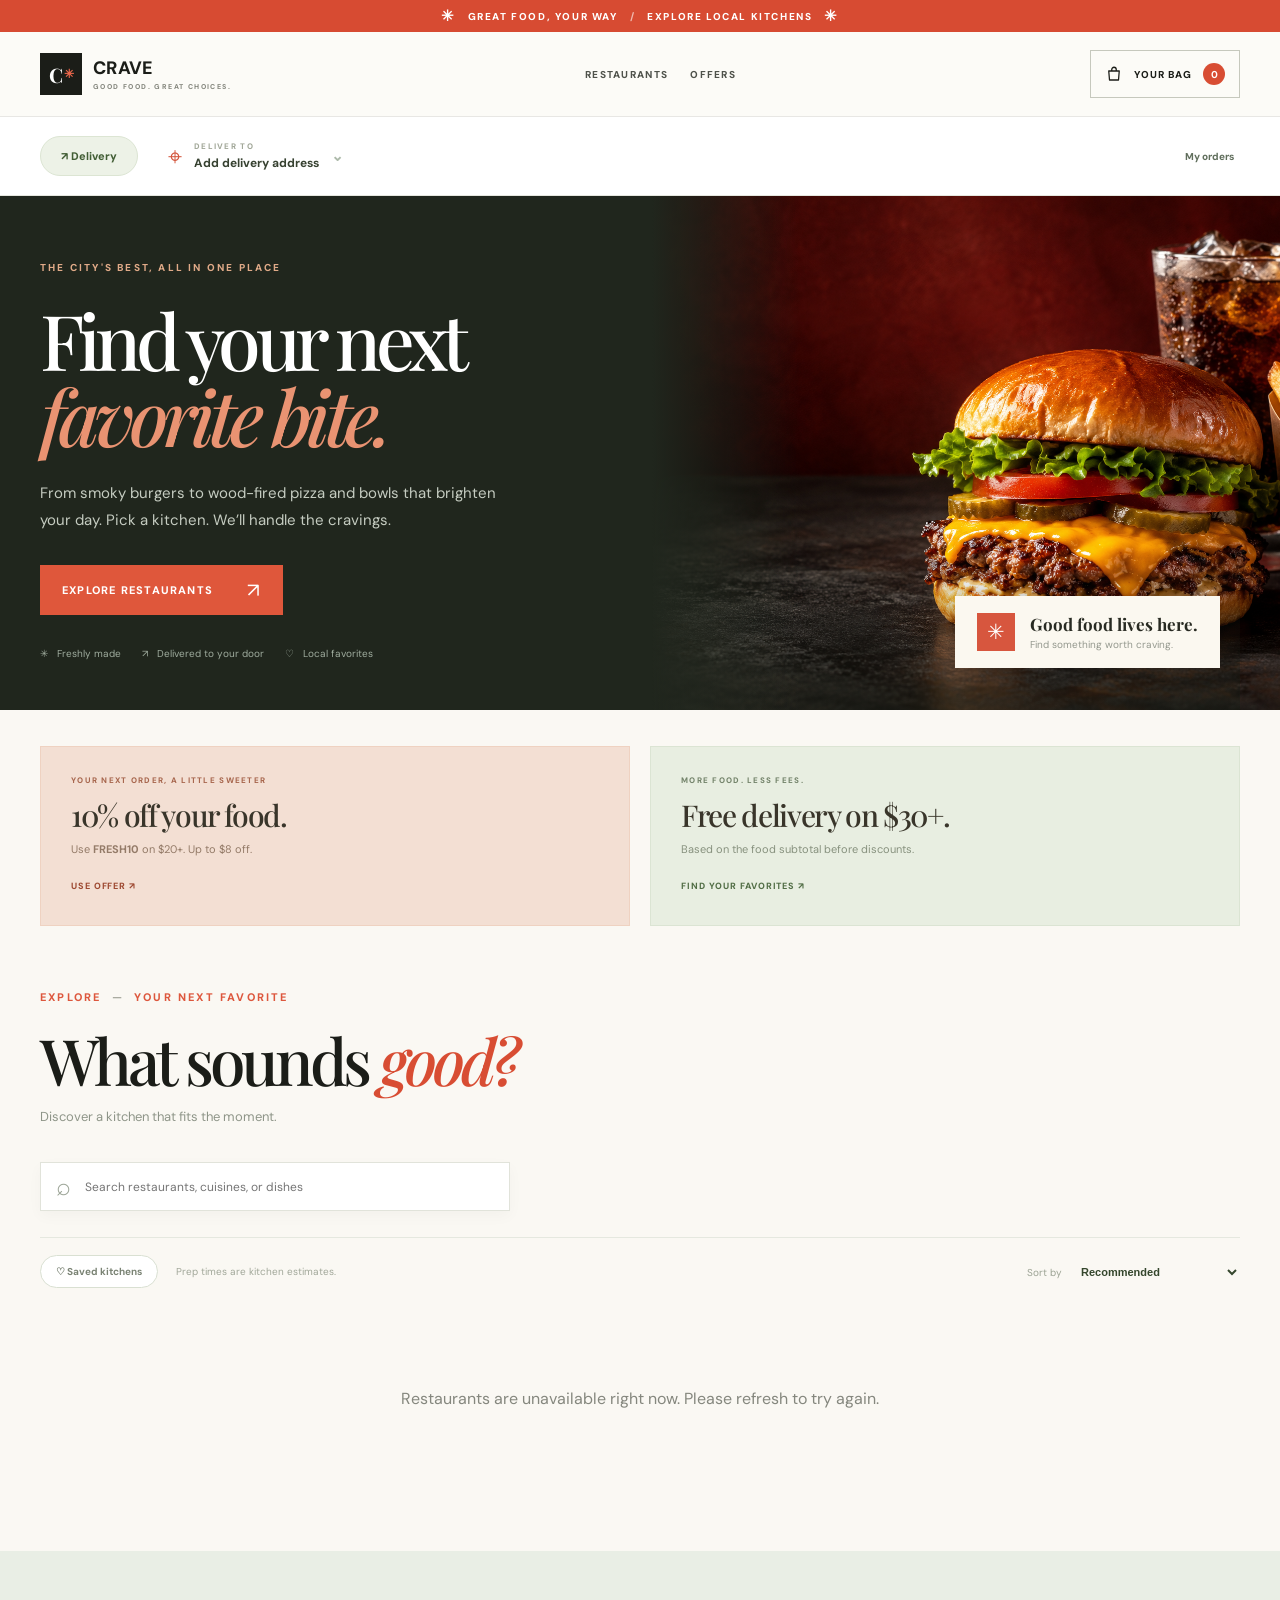
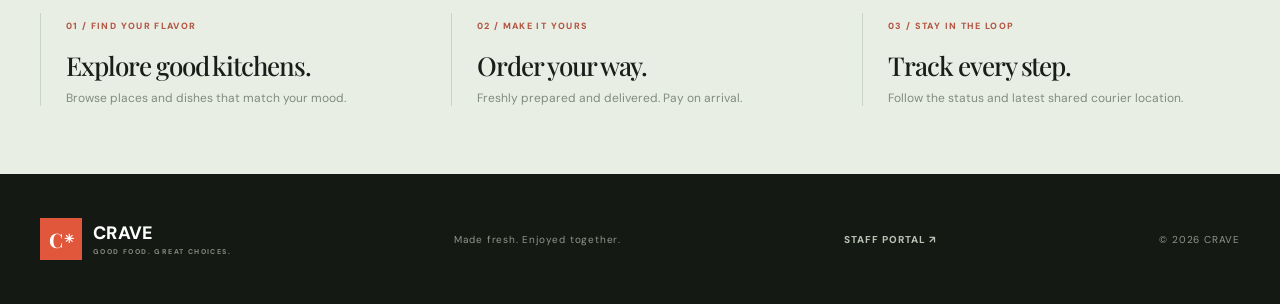
==== wwwroot/index.html @ bab5fac4 "Add Crave storefront, restaurant menus and ordering experience" ====
<!doctype html>
<html lang="en">
<head>
  <meta charset="utf-8">
  <meta name="viewport" content="width=device-width,initial-scale=1">
  <meta name="theme-color" content="#171813">
  <title>Crave | Discover your next favorite kitchen</title>
  <link rel="preconnect" href="https://fonts.googleapis.com">
  <link rel="preconnect" href="https://fonts.gstatic.com" crossorigin>
  <link href="https://fonts.googleapis.com/css2?family=DM+Sans:wght@400;500;600;700;800&family=Playfair+Display:ital,wght@0,500;0,600;0,700;1,500;1,600&display=swap" rel="stylesheet">
  <link rel="stylesheet" href="styles.css">
  <link rel="stylesheet" href="marketplace.css">
  <link rel="stylesheet" href="experience.css">
  <link rel="stylesheet" href="restaurant.css">
  <script src="menu-data.js" defer></script>
  <script src="app.js" defer></script>
</head>
<body>
  <div class="topline"><span class="topline-star">✳</span> GREAT FOOD, YOUR WAY <span class="topline-divider">/</span> EXPLORE LOCAL KITCHENS <span class="topline-star">✳</span></div>
  <header class="site-header" id="top">
    <div class="nav-shell">
      <a class="brand" href="/" aria-label="Crave home"><span class="brand-icon">C<span>✳</span></span><span class="brand-name">CRAVE<small>GOOD FOOD. GREAT CHOICES.</small></span></a>
      <nav class="nav-links" aria-label="Main navigation"><a href="#restaurants">RESTAURANTS</a><a href="#offers">OFFERS</a></nav>
      <button class="cart-button" id="cart-button" type="button" aria-label="Open cart"><svg viewBox="0 0 24 24" aria-hidden="true"><path d="M5 8h14l-1 12H6L5 8Zm4 0V6a3 3 0 0 1 6 0v2"/></svg><span>YOUR BAG</span><strong id="cart-count">0</strong></button>
    </div>
  </header>

  <div class="service-toolbar"><div class="wrap service-inner"><div class="delivery-badge">↗ Delivery</div><button type="button" id="delivery-location" class="location-control"><span>⌖</span><span><small>DELIVER TO</small><strong id="delivery-location-text">Add delivery address</strong></span><b>⌄</b></button><div class="service-actions"><button type="button" data-open-history>My orders</button></div></div></div>
  <main>
    <section class="discovery-hero" aria-labelledby="hero-title"><div class="wrap discovery-hero-inner"><div class="discovery-copy"><span class="discovery-eyebrow">THE CITY'S BEST, ALL IN ONE PLACE</span><h1 id="hero-title">Find your next<br><em>favorite bite.</em></h1><p>From smoky burgers to wood-fired pizza and bowls that brighten your day. Pick a kitchen. We’ll handle the cravings.</p><a class="button button-accent" href="#restaurants">EXPLORE RESTAURANTS <span>↗</span></a><div class="hero-proof"><span>✳ &nbsp; Freshly made</span><span>↗ &nbsp; Delivered to your door</span><span>♡ &nbsp; Local favorites</span></div></div><div class="discovery-visual" aria-hidden="true"><div class="hero-food-image"></div><div class="hero-float-card"><span>✳</span><div><strong>Good food lives here.</strong><small>Find something worth craving.</small></div></div></div></div></section>

    <section class="wrap discovery-extras" id="offers"><div class="offer-card offer-main"><span>YOUR NEXT ORDER, A LITTLE SWEETER</span><strong>10% off your food.</strong><p>Use <b>FRESH10</b> on $20+. Up to $8 off.</p><button type="button" id="use-offer">USE OFFER ↗</button></div><div class="offer-card offer-delivery"><span>MORE FOOD. LESS FEES.</span><strong>Free delivery on $30+.</strong><p>Based on the food subtotal before discounts.</p><a href="#restaurants">FIND YOUR FAVORITES ↗</a></div></section>
    <section class="restaurant-section wrap" id="restaurants"><div class="restaurant-intro"><div><div class="section-kicker">EXPLORE <span>—</span> YOUR NEXT FAVORITE</div><h2>What sounds <em>good?</em></h2><p>Discover a kitchen that fits the moment.</p></div><span id="restaurant-count"></span></div><div class="discovery-controls"><label class="restaurant-search"><span aria-hidden="true">⌕</span><input id="restaurant-search" type="search" placeholder="Search restaurants, cuisines, or dishes" aria-label="Search restaurants, cuisines, or dishes"></label><div id="cuisine-filters" class="cuisine-filters" role="group" aria-label="Filter restaurants by cuisine"></div></div><div class="restaurant-filterbar"><button type="button" id="favorites-filter" aria-pressed="false">♡ Saved kitchens</button><p>Prep times are kitchen estimates.</p><label>Sort by <select id="restaurant-sort"><option value="recommended">Recommended</option><option value="prep">Quickest prep</option><option value="price">Lowest average dish price</option><option value="name">Restaurant name</option></select></label></div><div class="restaurant-grid" id="restaurant-grid" aria-live="polite"><p class="loading">Finding your next favorite…</p></div></section>



    <section class="marketplace-promise"><div class="wrap promise-inner"><div><span>01 / FIND YOUR FLAVOR</span><h3>Explore good kitchens.</h3><p>Browse places and dishes that match your mood.</p></div><div><span>02 / MAKE IT YOURS</span><h3>Order your way.</h3><p>Freshly prepared and delivered. Pay on arrival.</p></div><div><span>03 / STAY IN THE LOOP</span><h3>Track every step.</h3><p>Follow the status and latest shared courier location.</p></div></div></section>
  </main>
  <footer><div class="wrap footer-inner"><a class="brand" href="/"><span class="brand-icon">C<span>✳</span></span><span class="brand-name">CRAVE<small>GOOD FOOD. GREAT CHOICES.</small></span></a><span>Made fresh. Enjoyed together.</span><a class="staff-link" href="admin.html">STAFF PORTAL ↗</a><span>© 2026 CRAVE</span></div></footer>

  <div class="scrim" id="scrim" hidden></div>
  <aside class="drawer" id="cart-drawer" aria-labelledby="cart-title" aria-modal="true" role="dialog" hidden><div class="drawer-head"><div><small>THE GOOD STUFF</small><h2 id="cart-title">Your bag <span id="drawer-count"></span></h2><p class="bag-restaurant" id="cart-restaurant"></p></div><button class="icon-button close-button" data-close type="button" aria-label="Close cart">×</button></div><div class="drawer-content" id="cart-items"></div><div class="drawer-bottom"><div class="total-row"><span>Subtotal</span><strong id="cart-subtotal">$0.00</strong></div><p>Delivery fee calculated at checkout. Free delivery on $30+.</p><div id="bag-progress" class="bag-progress"></div><button class="button button-dark full" id="checkout-button" type="button">CONTINUE TO CHECKOUT <span>↗</span></button></div></aside>

  <div class="modal" id="checkout-modal" role="dialog" aria-modal="true" aria-labelledby="checkout-title" hidden><div class="modal-head"><div><small>ALMOST THERE</small><h2 id="checkout-title">Checkout</h2></div><button class="icon-button close-button" data-close type="button" aria-label="Close checkout">×</button></div><form id="checkout-form"><input type="hidden" name="fulfillment" value="delivery"><p class="delivery-checkout-note">↗ Delivery to your door</p><div class="form-grid"><label>Full name<input name="name" autocomplete="name" required maxlength="80" placeholder="Your name"></label><label>Email address<input name="email" type="email" autocomplete="email" required maxlength="120" placeholder="you@example.com"></label><label>Phone number<input name="phone" type="tel" autocomplete="tel" required maxlength="30" placeholder="Your phone number"></label><label id="address-field" class="wide">Delivery address<input name="address" autocomplete="street-address" required maxlength="240" placeholder="Street, city, and postal code"></label><label class="wide">Order notes <span>(optional)</span><textarea name="notes" maxlength="300" rows="2" placeholder="Anything we should know?"></textarea></label></div><div class="checkout-extras"><label class="remember-details"><input id="remember-details" type="checkbox"> Save my contact and address on this device</label><div class="promo-entry"><label>Promo code<input id="promo-code" maxlength="30" placeholder="Enter promo code" autocomplete="off"></label><button type="button" id="apply-promo">APPLY</button></div><p id="promo-message" class="quiet-note" role="status"></p><label class="tip-label">Optional tip <select id="checkout-tip"><option value="0">No tip</option><option value="2">$2.00</option><option value="4">$4.00</option><option value="6">$6.00</option></select></label><p class="quiet-note">Added to your pay-on-arrival total.</p></div><div class="checkout-summary"><div><span>Subtotal</span><span id="checkout-subtotal"></span></div><div><span>Delivery</span><span id="checkout-delivery"></span></div><div id="checkout-discount-row" hidden><span>Promo savings</span><span id="checkout-discount"></span></div><div><span>Tip</span><span id="checkout-tip-total">$0.00</span></div><div class="grand-total"><strong>Total</strong><strong id="checkout-total"></strong></div></div><p id="checkout-estimate" class="quiet-note"></p><p class="form-message" id="checkout-message" role="alert"></p><button class="button button-dark full" id="place-order" type="submit">PLACE ORDER <span>↗</span></button><p class="payment-note">Pay on arrival. No online payment is collected.</p></form></div>

  <div class="modal tracking-modal" id="track-modal" role="dialog" aria-modal="true" aria-labelledby="track-title" hidden><div class="modal-head"><div><small>YOUR ORDER, AT A GLANCE</small><h2 id="track-title">Track your order</h2></div><button class="icon-button close-button" data-close type="button" aria-label="Close tracking">×</button></div><form id="track-form"><p>Enter your confirmation code and the email used at checkout.</p><label class="track-label">Confirmation code<input id="track-code" required minlength="10" maxlength="12" placeholder="e.g. A1B2C3D4E5F6" autocomplete="off"></label><label class="track-label">Email address<input id="track-email" type="email" required maxlength="120" placeholder="you@example.com" autocomplete="email"></label><p class="form-message" id="track-message" role="alert"></p><button class="button button-dark full" type="submit">FIND ORDER <span>↗</span></button></form><div id="track-result" aria-live="polite"></div></div>

  <div class="modal small-modal" id="success-modal" role="dialog" aria-modal="true" aria-labelledby="success-title" hidden><div class="success-content"><div class="success-icon">✓</div><div class="section-kicker">ORDER CONFIRMED</div><h2 id="success-title">Good things are <em>on the way.</em></h2><p>We’ve received your order. Save this code to look it up anytime.</p><div class="confirmation-code" id="success-code"></div><p id="success-detail"></p><button class="button button-dark full" id="success-track" type="button">TRACK THIS ORDER <span>↗</span></button><button class="success-back" data-close type="button">Back to the menu</button></div></div>
  <div class="modal history-modal" id="history-modal" role="dialog" aria-modal="true" aria-labelledby="history-title" hidden><div class="modal-head"><div><small>YOUR RECENT CRAVINGS</small><h2 id="history-title">My orders</h2></div><button class="icon-button" data-close type="button" aria-label="Close order history">×</button></div><div class="history-body"><p class="quiet-note">Orders placed or looked up on this device. Reorders use the current menu and prices.</p><div id="history-list"></div><button type="button" id="clear-history" class="text-action">Clear saved order history</button></div></div>
  <div class="modal small-modal" id="address-modal" role="dialog" aria-modal="true" aria-labelledby="address-title" hidden><div class="modal-head"><div><small>MAKE YOURSELF AT HOME</small><h2 id="address-title">Delivery details</h2></div><button class="icon-button" data-close type="button" aria-label="Close delivery details">×</button></div><form id="delivery-details-form"><label class="track-label">Delivery address<input name="deliveryAddress" required maxlength="240" autocomplete="street-address" placeholder="Street, city, postal code"></label><label class="remember-details"><input name="rememberAddress" type="checkbox"> Remember this address on this device</label><p class="quiet-note">Use a complete address at checkout. Restaurant availability is managed by staff.</p><button class="button button-dark full" type="submit">USE THIS ADDRESS <span>↗</span></button><button type="button" id="forget-details" class="text-action">Forget saved contact and address</button></form></div>
  <button type="button" class="floating-bag" id="floating-bag" hidden><span id="floating-count">0 items</span><strong>VIEW YOUR BAG ↗</strong><span id="floating-total">$0.00</span></button><div id="toast" class="toast" role="status" hidden></div>
</body>
</html>
---- wwwroot/styles.css ----
:root{--ink:#1b1d18;--muted:#75786e;--paper:#f7f6f1;--cream:#efeee7;--line:#deded4;--red:#d84d33;--red-dark:#b93b25;--white:#fff;--serif:"Playfair Display",Georgia,serif;--sans:"DM Sans",Arial,sans-serif}*{box-sizing:border-box}html{scroll-behavior:smooth}body{margin:0;background:var(--paper);color:var(--ink);font-family:var(--sans)}button,input,textarea{font:inherit}button{cursor:pointer}a{color:inherit;text-decoration:none}img{max-width:100%}.wrap{width:min(1280px,calc(100% - 80px));margin:auto}[hidden]{display:none!important}.topline{height:32px;display:flex;align-items:center;justify-content:center;gap:12px;background:#d74b32;color:#fff;font-size:10px;font-weight:800;letter-spacing:.16em}.topline-star{font-size:15px}.topline-divider{opacity:.6}.site-header{background:#f7f6f1;position:relative;z-index:5;border-bottom:1px solid rgba(0,0,0,.08)}.nav-shell{width:min(1280px,calc(100% - 80px));height:84px;margin:auto;display:flex;align-items:center;justify-content:space-between;gap:25px}.brand{display:flex;align-items:center;gap:11px;white-space:nowrap}.brand-icon{width:42px;height:42px;background:var(--ink);color:#fff;display:flex;align-items:center;justify-content:center;gap:1px;font-family:var(--serif);font-size:20px;font-weight:700}.brand-icon span{font-family:var(--sans);font-size:12px;color:#eb674b}.brand-name{font-weight:800;font-size:18px;letter-spacing:-.06em;line-height:1}.brand-name b{color:var(--red);font-family:var(--serif)}.brand-name small{display:block;font-size:7px;letter-spacing:.2em;font-weight:800;margin-top:6px;color:#85877e}.nav-links{display:flex;gap:38px;align-items:center}.nav-links a,.nav-links button{border:0;background:none;padding:0;color:#4f524b;font-size:10px;letter-spacing:.13em;font-weight:800}.nav-links a:hover,.nav-links button:hover{color:var(--red)}.cart-button{display:flex;align-items:center;gap:11px;padding:12px 14px;border:1px solid #c6c8bd;background:none;color:var(--ink);font-size:10px;font-weight:800;letter-spacing:.1em}.cart-button svg{width:18px;height:18px;fill:none;stroke:currentColor;stroke-width:1.7;stroke-linecap:round;stroke-linejoin:round}.cart-button strong{width:22px;height:22px;border-radius:50%;display:grid;place-items:center;background:var(--red);color:#fff;font-size:10px;letter-spacing:0}.hero{height:min(680px,72vw);min-height:570px;position:relative;isolation:isolate;background:#230e0a;color:#fff;overflow:hidden}.hero-image{position:absolute;inset:0;background:url("assets/hero-burger.png") center center/cover no-repeat;z-index:-2}.hero-shade{position:absolute;inset:0;background:linear-gradient(90deg,rgba(15,11,9,.9) 0%,rgba(18,10,8,.86) 29%,rgba(23,11,8,.4) 54%,transparent 75%),linear-gradient(0deg,rgba(0,0,0,.45),transparent 25%);z-index:-1}.hero-content{padding-top:clamp(90px,12vw,155px)}.hero-kicker,.section-kicker{font-size:11px;font-weight:800;letter-spacing:.2em;color:#dd573d}.hero-kicker{display:flex;align-items:center;gap:13px;color:#fa9b7f}.hero-kicker span{width:25px;height:1px;background:#fa9b7f}.hero h1{font-family:var(--serif);font-size:clamp(66px,6.65vw,106px);font-weight:500;letter-spacing:-.055em;line-height:1.06;margin:22px 0 21px}.hero h1 em{color:#f5916c;font-weight:500}.hero-content>p{max-width:430px;color:#e4d8d1;font-size:16px;line-height:1.75}.hero-actions{display:flex;align-items:center;gap:27px;margin-top:34px}.button{border:0;padding:18px 22px;display:inline-flex;align-items:center;justify-content:space-between;gap:34px;font-size:11px;font-weight:800;letter-spacing:.11em;transition:background .2s,transform .2s}.button:hover{transform:translateY(-2px)}.button span{font-size:20px;font-weight:400;line-height:10px}.button-accent{background:#df573b;color:#fff}.button-accent:hover{background:#b93b25}.button-dark{background:#1b1d18;color:#fff}.button-dark:hover{background:#d84d33}.hero-delivery{font-size:10px;font-weight:800;letter-spacing:.13em;color:#e4d7cc;white-space:nowrap}.pulse{display:inline-block;width:8px;height:8px;border-radius:50%;background:#8cb675;margin-right:8px;box-shadow:0 0 0 4px rgba(140,182,117,.14)}.hero-bottom{position:absolute;bottom:26px;left:50%;transform:translateX(-50%);display:flex;justify-content:space-between;font-size:9px;letter-spacing:.18em;font-weight:800;color:#c5b8b1}.down-arrow{font-size:18px;margin-left:10px}.benefits{background:#edece5;border-bottom:1px solid #ddded3}.benefit-grid{display:grid;grid-template-columns:repeat(3,1fr)}.benefit-grid>div{display:flex;align-items:center;gap:18px;padding:27px 0}.benefit-grid>div+div{border-left:1px solid #d5d6cc;padding-left:18%}.benefit-icon{width:43px;height:43px;border:1px solid #c7c8bd;display:grid;place-items:center;color:#cc563c;font-size:24px}.benefit-grid strong,.benefit-grid small{display:block}.benefit-grid strong{font-size:13px}.benefit-grid small{color:#8b8e82;font-size:11px;margin-top:4px}.menu-section{padding:100px 0 120px}.section-top{display:flex;justify-content:space-between;align-items:end;gap:25px}.section-kicker span{color:#a9aaa0;padding:0 5px}.section-top h2,.story h2,.closing h2{font-family:var(--serif);font-size:clamp(43px,4.75vw,68px);font-weight:500;letter-spacing:-.055em;line-height:1.15;margin:16px 0 15px}.section-top h2 em,.story h2 em,.closing h2 em,.success-content h2 em{color:var(--red);font-weight:500}.section-top p{color:#80837a;font-size:14px;margin:0}.menu-count{font-size:11px;letter-spacing:.1em;color:#9c9e94;text-transform:uppercase}.menu-toolbar{display:flex;justify-content:space-between;align-items:center;gap:16px;margin:45px 0 23px}.category-list{display:flex;gap:8px;flex-wrap:wrap}.category-list button{border:1px solid #d6d8cd;background:none;padding:11px 17px;color:#5e6058;font-size:10px;font-weight:800;letter-spacing:.08em;text-transform:uppercase}.category-list button.active{background:var(--ink);border-color:var(--ink);color:#fff}.search-box{display:flex;align-items:center;gap:8px;border-bottom:1px solid #aeb0a5;padding:8px 2px;min-width:180px}.search-box svg{height:17px;width:17px;fill:none;stroke:#74776e;stroke-width:2;stroke-linecap:round}.search-box input{border:0;outline:0;background:transparent;font-size:11px;width:100%;color:var(--ink)}.menu-grid{display:grid;grid-template-columns:repeat(4,1fr);gap:24px}.food-card{background:#fff;border:1px solid #e7e8df;display:flex;flex-direction:column;transition:box-shadow .2s,transform .2s}.food-card:hover{transform:translateY(-5px);box-shadow:0 16px 30px rgba(34,34,28,.1)}.food-image{position:relative;aspect-ratio:1;background:#29221e;overflow:hidden}.food-image.photo{background-repeat:no-repeat;background-size:200% 200%}.food-image.savory{background-image:url("assets/menu-savory.png")}.food-image.more{background-image:url("assets/menu-more.png")}.food-image.tl{background-position:left top}.food-image.tr{background-position:right top}.food-image.bl{background-position:left bottom}.food-image.br{background-position:right bottom}.food-image.fallback{display:grid;place-items:center;background:linear-gradient(135deg,#e7bd9c,#7b3322)}.food-image.fallback .food-emoji{font-size:100px;filter:drop-shadow(8px 12px 5px rgba(0,0,0,.18))}.food-emoji{display:none}.popular{position:absolute;left:13px;top:13px;padding:7px 10px;background:#f6f5ef;color:#a43b28;font-size:9px;font-weight:800;letter-spacing:.12em}.food-body{padding:19px 18px 18px;display:flex;flex-direction:column;flex:1}.food-category{font-size:9px;letter-spacing:.16em;color:var(--red);text-transform:uppercase;font-weight:800}.food-body h3{font-family:var(--serif);font-size:23px;font-weight:600;letter-spacing:-.04em;margin:8px 0}.food-body p{color:#8d9086;line-height:1.55;font-size:11px;margin:0;min-height:51px}.food-bottom{display:flex;align-items:center;justify-content:space-between;border-top:1px solid #ebebe4;margin-top:auto;padding-top:13px}.food-price{font-size:16px;font-weight:800}.add-button{border:0;background:#1b1d18;color:#fff;width:34px;height:34px;display:grid;place-items:center;font-size:22px}.add-button:hover{background:var(--red)}.loading,.empty-menu{grid-column:1/-1;text-align:center;color:#85877e;padding:60px}.story{background:#1c201a;color:#fff}.story-layout{display:grid;grid-template-columns:1fr 1fr;min-height:650px}.story-image{position:relative;background:url("assets/menu-savory.png") left top/200% 200% no-repeat;min-height:530px}.story-image:after{content:"";position:absolute;inset:0;background:linear-gradient(0deg,rgba(0,0,0,.43),transparent 65%)}.story-image-label{position:absolute;z-index:1;bottom:35px;left:35px;border:1px solid rgba(255,255,255,.65);padding:17px 70px 17px 17px;font-family:var(--serif);font-size:21px;line-height:1.15}.story-image-label span{position:absolute;right:17px;top:23px;color:#ec7356}.story-copy{padding:75px 15px 65px 10%;display:flex;flex-direction:column;justify-content:center}.story h2{font-size:clamp(42px,4.2vw,63px);margin:22px 0}.story-copy>p{max-width:480px;color:#b8bdb1;line-height:1.8;font-size:13px}.story-points{border-top:1px solid #444a40;margin-top:18px}.story-points>div{display:grid;grid-template-columns:36px 1fr;gap:3px 13px;border-bottom:1px solid #444a40;padding:16px 0}.story-points span{grid-row:span 2;color:#e5785b;font-family:var(--serif);font-size:16px}.story-points strong{font-size:12px}.story-points small{font-size:11px;color:#9ea49a}.closing{margin-top:100px;margin-bottom:100px;padding:70px 75px;background:#e7e6dd;display:flex;align-items:center;justify-content:space-between;gap:25px}.closing h2{margin-bottom:0}.closing .button{white-space:nowrap}footer{background:#151914;color:#fff}.footer-inner{display:flex;align-items:center;justify-content:space-between;gap:30px;min-height:130px}.footer-inner .brand-icon{background:#e0573c}.footer-inner .brand-icon span{color:#fff}.footer-inner>span{font-size:10px;color:#8f968b;letter-spacing:.08em}.scrim{position:fixed;inset:0;background:rgba(11,17,12,.68);z-index:20;backdrop-filter:blur(3px)}.drawer{position:fixed;z-index:21;right:0;top:0;width:min(460px,100%);height:100dvh;background:#f9f8f4;display:flex;flex-direction:column;box-shadow:-10px 0 40px rgba(0,0,0,.12)}.drawer-head,.modal-head{display:flex;justify-content:space-between;align-items:start;padding:30px;border-bottom:1px solid var(--line)}.drawer-head small,.modal-head small{font-size:10px;font-weight:800;letter-spacing:.17em;color:var(--red)}.drawer-head h2,.modal-head h2{font-family:var(--serif);font-weight:500;font-size:31px;letter-spacing:-.04em;margin:6px 0 0}.drawer-head h2 span{font-family:var(--sans);font-size:14px;color:#999}.icon-button{border:0;background:#eaeae2;width:32px;height:32px;display:grid;place-items:center;font-size:23px;line-height:1}.drawer-content{padding:24px 30px;overflow-y:auto;flex:1}.cart-line{display:grid;grid-template-columns:66px 1fr auto;gap:12px;padding-bottom:18px;margin-bottom:18px;border-bottom:1px solid var(--line)}.cart-line-emoji{height:66px;background:#e8d9ce;display:grid;place-items:center;font-size:32px}.cart-line h3{font-family:var(--serif);font-size:17px;margin:0 0 4px}.cart-line small{font-size:11px;color:#999}.cart-line-price{font-size:13px;font-weight:800}.quantity{display:inline-flex;align-items:center;gap:11px;margin-top:12px;border:1px solid var(--line);padding:2px 6px;font-size:12px;font-weight:800}.quantity button{width:19px;height:19px;background:none;border:0;font-size:17px;line-height:1}.remove-line{border:0;background:none;color:#9a9e92;text-decoration:underline;padding:0;margin-left:11px;font-size:11px}.drawer-bottom{border-top:1px solid var(--line);padding:24px 30px}.total-row,.checkout-summary>div{display:flex;justify-content:space-between}.total-row{font-size:17px;font-weight:800}.drawer-bottom p{font-size:11px;color:#979a8e;margin:10px 0 19px}.full{width:100%}.empty-cart{text-align:center;padding:55px 10px;color:#888c81;font-size:13px}.empty-cart span{display:block;font-size:65px;margin-bottom:16px}.empty-cart h3{font-family:var(--serif);font-size:24px;color:var(--ink);margin-bottom:6px}.modal{position:fixed;z-index:22;top:50%;left:50%;transform:translate(-50%,-50%);width:min(570px,calc(100% - 28px));max-height:calc(100dvh - 28px);overflow-y:auto;background:#f9f8f4;box-shadow:0 20px 65px rgba(0,0,0,.25)}.modal form{padding:24px 30px 30px}.fulfillment-picker{display:grid;grid-template-columns:1fr 1fr;gap:10px;margin-bottom:20px}.fulfillment-picker input{position:absolute;opacity:0}.fulfillment-picker span{display:block;text-align:center;border:1px solid var(--line);padding:12px;font-size:12px;font-weight:800;cursor:pointer}.fulfillment-picker input:checked+span{border-color:var(--ink);background:#eeeee7}.form-grid{display:grid;grid-template-columns:1fr 1fr;gap:15px}.form-grid label,.track-label{font-size:11px;font-weight:800;display:block}.form-grid label span{font-weight:400;color:#aaa}.form-grid .wide{grid-column:1/-1}.form-grid input,.form-grid textarea,.track-label input{display:block;width:100%;margin-top:7px;border:1px solid #d9dcd1;padding:12px;outline:0;font-size:13px;color:var(--ink);background:#fff}.form-grid input:focus,.form-grid textarea:focus,.track-label input:focus{border-color:var(--red)}.checkout-summary{border-top:1px solid var(--line);margin-top:22px;padding-top:15px;font-size:12px;color:#777}.checkout-summary>div{margin-bottom:10px}.checkout-summary .grand-total{border-top:1px solid var(--line);padding-top:13px;margin-top:12px;color:var(--ink);font-size:19px}.form-message{color:#b33e2c;font-size:12px;margin:12px 0}.form-message:empty{display:none}.payment-note{text-align:center;font-size:11px;color:#9c9e95;margin:11px 0 0}.small-modal{width:min(430px,calc(100% - 28px))}.small-modal form>p:first-child{font-size:13px;color:#888b81;line-height:1.55}.track-label{margin:19px 0}.track-label input{text-transform:uppercase;letter-spacing:.1em}.tracked-order{padding:0 30px 30px}.tracked-order .status{display:inline-block;background:#e8f3e8;color:#3c7544;padding:6px 10px;font-size:11px;font-weight:800}.tracked-order h3{font-family:var(--serif);font-size:21px;margin:15px 0 8px}.tracked-order p{font-size:12px;color:#888;line-height:1.6}.tracked-order ul{padding-left:18px;font-size:12px;line-height:1.8}.tracked-order strong{font-size:16px}.success-content{text-align:center;padding:38px 35px}.success-icon{background:#dcecdc;color:#3c7544;width:65px;height:65px;border-radius:50%;display:grid;place-items:center;font-size:35px;margin:0 auto 20px}.success-content .section-kicker{font-size:10px}.success-content h2{font-family:var(--serif);font-weight:500;font-size:37px;line-height:1.08;letter-spacing:-.05em;margin:14px 0}.success-content p{font-size:13px;line-height:1.6;color:#8b8d84}.confirmation-code{border:1px dashed #d3d6cc;background:#f1f3ec;padding:13px;margin:18px 0;font-size:22px;font-weight:800;letter-spacing:.17em}.success-content .button{margin-top:14px}button:disabled{opacity:.5;cursor:not-allowed}button:focus-visible,a:focus-visible,input:focus-visible,textarea:focus-visible{outline:2px solid var(--red);outline-offset:3px}@media(max-width:1080px){.menu-grid{grid-template-columns:repeat(3,1fr)}.nav-links{gap:20px}.story-copy{padding-left:7%}}@media(max-width:760px){.wrap,.nav-shell{width:calc(100% - 36px)}.topline{font-size:8px;letter-spacing:.1em;gap:6px}.nav-shell{height:70px}.nav-links{display:none}.brand-name{font-size:16px}.cart-button{padding:8px;gap:7px}.cart-button span{display:none}.hero{height:610px;min-height:0}.hero-image{background-position:63% center}.hero-shade{background:linear-gradient(90deg,rgba(15,11,9,.91),rgba(17,10,8,.66) 66%,rgba(17,10,8,.2)),linear-gradient(0deg,rgba(0,0,0,.45),transparent 30%)}.hero-content{padding-top:100px}.hero h1{font-size:clamp(55px,11vw,78px)}.hero-content>p{max-width:350px;font-size:14px}.hero-bottom{bottom:20px}.benefit-grid{grid-template-columns:1fr;padding:12px 0}.benefit-grid>div,.benefit-grid>div+div{border:0;padding:12px 0}.menu-section{padding:70px 0}.menu-toolbar{display:block;margin-top:30px}.category-list{margin-bottom:20px}.search-box{width:100%}.menu-grid{grid-template-columns:repeat(2,1fr);gap:12px}.food-body{padding:14px}.food-body h3{font-size:19px}.food-body p{min-height:68px}.story-layout{grid-template-columns:1fr}.story-image{min-height:380px}.story-copy{padding:65px 0}.closing{padding:45px 28px;margin-top:70px;margin-bottom:70px;display:block}.closing .button{margin-top:25px}.footer-inner{min-height:100px;flex-wrap:wrap;padding:25px 0}.footer-inner>span:nth-child(2){display:none}}@media(max-width:480px){.topline{height:27px;font-size:7px}.topline-star,.topline-divider{display:none}.brand-icon{width:36px;height:36px;font-size:16px}.brand-name{font-size:15px}.brand-name small{font-size:6px}.hero{height:580px}.hero h1{font-size:53px}.hero-actions{align-items:start;flex-direction:column;gap:18px}.hero-bottom span:first-child{display:none}.hero-bottom{justify-content:flex-end}.section-top{display:block}.section-top h2{font-size:43px}.menu-count{margin-top:13px}.menu-grid{grid-template-columns:1fr}.food-image{aspect-ratio:1.25}.food-body p{min-height:0}.story-image{min-height:300px}.story h2,.closing h2{font-size:42px}.form-grid{grid-template-columns:1fr}.form-grid .wide{grid-column:auto}.modal form,.modal-head{padding-left:20px;padding-right:20px}}
.cart-line-emoji.photo{background-repeat:no-repeat;background-size:200% 200%;font-size:0}.cart-line-emoji.savory{background-image:url("assets/menu-savory.png")}.cart-line-emoji.more{background-image:url("assets/menu-more.png")}.cart-line-emoji.tl{background-position:left top}.cart-line-emoji.tr{background-position:right top}.cart-line-emoji.bl{background-position:left bottom}.cart-line-emoji.br{background-position:right bottom}.preview-notice{background:#242920;color:#fff;text-align:center;padding:12px 18px;font-size:11px;line-height:1.5;letter-spacing:.02em}
@media(max-width:760px){.nav-links{display:flex;margin-left:auto;gap:0}.nav-links a{display:none}.nav-links button{font-size:9px;white-space:nowrap}}@media(max-width:480px){.nav-links button{font-size:8px}.nav-shell{gap:10px}}
.staff-link{font-size:10px;font-weight:800;letter-spacing:.1em;color:#b9c1b4}.staff-link:hover{color:#fff}.order-timeline{display:flex;flex-wrap:wrap;gap:6px;margin:15px 0}.order-timeline span{font-size:9px;font-weight:800;padding:6px 7px;background:#ededeb;color:#a0a49a}.order-timeline span.done{background:#e2efdf;color:#3d784b}.order-cancelled{color:#b34731!important;font-weight:800}
.tracking-modal{width:min(650px,calc(100% - 28px))}.tracking-modal form{padding-bottom:12px}.tracking-modal form>p:first-child{font-size:13px;color:#888b81}.tracking-modal .track-label{margin:12px 0}.tracked-order{padding:8px 30px 30px}.tracking-header{display:flex;align-items:center;justify-content:space-between;gap:12px}.tracking-code{font-size:11px;letter-spacing:.12em;font-weight:800;color:#9a9d92}.tracking-modal .tracked-order h3{font-size:27px;margin:12px 0 5px}.tracking-map{height:270px;overflow:hidden;background:#e4e8df;border:1px solid #d7dbd1;margin:17px 0 4px}.tracking-map iframe{width:100%;height:100%;border:0}.waiting-map{display:grid;place-items:center;background-color:#e7e9df;background-image:linear-gradient(35deg,transparent 47%,#fafbf4 48%,#fafbf4 53%,transparent 54%),linear-gradient(145deg,transparent 45%,#fafbf4 46%,#fafbf4 51%,transparent 52%),linear-gradient(90deg,transparent 46%,#d5ddcf 47%,#d5ddcf 50%,transparent 51%);background-size:160px 130px,190px 160px,90px 90px}.map-waiting{display:flex;flex-direction:column;align-items:center;text-align:center;max-width:260px;padding:22px;background:rgba(255,255,255,.91);box-shadow:0 8px 28px rgba(42,65,42,.12)}.map-pin{display:grid;place-items:center;background:#d75038;color:white;width:34px;height:34px;border-radius:50%;font-size:24px;margin-bottom:9px}.map-waiting strong{font-family:var(--serif);font-size:17px;line-height:1.25}.map-waiting small{color:#777d71;font-size:10px;line-height:1.45;margin-top:6px}.tracked-order .map-caption{font-size:10px;margin:5px 0 17px}.tracking-summary{display:flex;justify-content:space-between;align-items:end;gap:16px;border-top:1px solid var(--line);padding-top:14px}.tracking-summary ul{margin:0}.cancel-order-button{border:1px solid #c65c46;background:#fff5f1;color:#b44734;font-size:11px;font-weight:800;letter-spacing:.07em;padding:11px 14px;margin-top:22px}.cancel-order-button:hover{background:#fae6dd}.tracked-order .cancel-note{font-size:10px;margin:7px 0}.success-back{border:0;background:none;color:#888b81;font-size:11px;text-decoration:underline;margin-top:16px;cursor:pointer}@media(max-width:480px){.tracked-order{padding-left:20px;padding-right:20px}.tracking-map{height:240px}.tracking-summary{display:block}.tracking-summary strong{display:block;margin-top:10px}}
---- wwwroot/marketplace.css ----
html{scroll-behavior:smooth}body{background:#faf8f3}.site-header{position:sticky;top:0;z-index:10;background:#fcfbf7}.discovery-hero{background:#20261d;color:#fff;overflow:hidden}.discovery-hero-inner{display:grid;grid-template-columns:1fr 49%;min-height:620px;align-items:stretch}.discovery-copy{padding:100px 36px 65px 0;display:flex;flex-direction:column;align-items:flex-start;justify-content:center}.discovery-eyebrow{font-size:10px;letter-spacing:.22em;font-weight:800;color:#e0aa88}.discovery-copy h1{font-family:var(--serif);font-size:clamp(61px,6.5vw,104px);font-weight:500;letter-spacing:-.075em;line-height:.99;margin:27px 0}.discovery-copy h1 em{color:#e99372}.discovery-copy>p{font-size:15px;line-height:1.8;color:#c5ccc1;max-width:460px;margin:0 0 31px}.discovery-copy .button{min-width:233px}.hero-proof{display:flex;gap:21px;flex-wrap:wrap;font-size:10px;color:#9fac9e;margin-top:58px}.discovery-visual{position:relative;min-height:620px}.hero-food-image{position:absolute;inset:0 -9vw 0 0;background:url('assets/hero-burger.png') center/cover}.discovery-visual:after{content:'';position:absolute;inset:0;background:linear-gradient(90deg,#20261d,transparent 25%),linear-gradient(0deg,rgba(22,27,20,.5),transparent 30%)}.hero-float-card{position:absolute;right:20px;bottom:42px;background:#fbf8f0;color:#282a22;display:flex;align-items:center;gap:15px;padding:17px 22px;z-index:1;box-shadow:0 13px 35px rgba(0,0,0,.2)}.hero-float-card>span{background:#d7563e;color:#fff;width:38px;height:38px;display:grid;place-items:center;font-size:21px}.hero-float-card strong,.hero-float-card small{display:block}.hero-float-card strong{font-family:var(--serif);font-size:17px}.hero-float-card small{font-size:10px;color:#94988e;margin-top:3px}.restaurant-section{padding:86px 0 66px}.restaurant-intro{display:flex;justify-content:space-between;align-items:end;gap:20px}.restaurant-intro h2{font-family:var(--serif);font-size:clamp(44px,5vw,70px);font-weight:500;letter-spacing:-.065em;margin:13px 0 6px}.restaurant-intro h2 em{color:var(--red)}.restaurant-intro p{font-size:13px;color:#8e9588;margin:0}.restaurant-intro>span{font-size:10px;font-weight:800;letter-spacing:.14em;color:#a0a599;padding-bottom:9px}.discovery-controls{display:flex;align-items:center;justify-content:space-between;gap:20px;margin:37px 0 26px}.restaurant-search{min-width:310px;max-width:470px;width:100%;display:flex;align-items:center;gap:12px;background:#fff;border:1px solid #e1e3da;padding:0 15px;height:49px;box-shadow:0 5px 14px rgba(32,40,30,.03)}.restaurant-search>span{font-size:25px;color:#9ba496}.restaurant-search input{font:inherit;font-size:12px;border:0;outline:0;width:100%;color:#2d372d;background:none}.restaurant-search:focus-within{border-color:#d6523e}.cuisine-filters{display:flex;flex-wrap:wrap;gap:8px}.cuisine-filters button{border:1px solid #dfe3d9;background:#fff;color:#7a8276;padding:11px 14px;font-size:10px;font-weight:800;cursor:pointer}.cuisine-filters button.active,.cuisine-filters button:hover{background:#29382e;border-color:#29382e;color:#fff}.restaurant-grid{display:grid;grid-template-columns:repeat(3,minmax(0,1fr));gap:19px}.restaurant-card{display:block;min-width:0;background:#fff;border:1px solid #e7e7df;padding:0;text-align:left;cursor:pointer;transition:transform .25s,box-shadow .25s,border-color .25s;box-shadow:0 5px 22px rgba(22,36,24,.035)}.restaurant-card:hover,.restaurant-card:focus-visible{transform:translateY(-5px);box-shadow:0 19px 35px rgba(22,36,24,.13);border-color:#cbd7c9}.restaurant-card.selected{border-color:#748b76}.restaurant-photo{position:relative;height:260px;background-repeat:no-repeat;background-size:200% 200%;overflow:hidden}.restaurant-photo.burger,.selected-thumb.burger{background-image:url('assets/menu-savory.png');background-position:left top}.restaurant-photo.pizza,.selected-thumb.pizza{background-image:url('assets/menu-savory.png');background-position:right top}.restaurant-photo.bowl,.selected-thumb.bowl{background-image:url('assets/menu-savory.png');background-position:left bottom}.restaurant-photo.wings,.selected-thumb.wings{background-image:url('assets/menu-savory.png');background-position:right bottom}.restaurant-photo:after{content:'';position:absolute;inset:0;background:linear-gradient(180deg,rgba(0,0,0,.32),transparent 45%,rgba(0,0,0,.07))}.photo-number{position:absolute;z-index:1;top:18px;left:19px;color:#fff;font-size:9px;font-weight:800;letter-spacing:.18em}.restaurant-arrow{position:absolute;z-index:1;right:17px;top:14px;color:#172117;background:#fff;width:35px;height:35px;display:grid;place-items:center;font-size:19px}.restaurant-card-body{padding:22px 23px 19px}.restaurant-cuisine{font-size:9px;letter-spacing:.15em;font-weight:800;text-transform:uppercase;color:#d15940}.restaurant-card h3{font-family:var(--serif);font-size:27px;font-weight:500;letter-spacing:-.045em;margin:7px 0 4px;color:#222b22}.restaurant-card p{font-size:12px;color:#969b90;margin:0 0 22px;line-height:1.5}.restaurant-meta{border-top:1px solid #ebede7;padding-top:16px;display:flex;justify-content:space-between;gap:8px;align-items:center}.restaurant-meta span{font-size:10px;color:#768075}.restaurant-meta strong{font-size:9px;letter-spacing:.09em;color:#a04736;white-space:nowrap}.no-restaurants{grid-column:1/-1;padding:35px;background:#f1f3ed;text-align:center;color:#667061}.marketplace-menu{border-top:1px solid #e5e8df;padding-top:60px}.selected-restaurant{display:flex;align-items:center;gap:18px;background:#26382b;color:#fff;padding:14px 19px;margin-bottom:55px}.selected-thumb{width:60px;height:60px;flex:0 0 60px;background-size:200% 200%}.selected-restaurant>div:nth-child(2){display:flex;flex-direction:column;gap:3px}.selected-restaurant span{font-size:8px;font-weight:800;letter-spacing:.18em;color:#a9bca9}.selected-restaurant strong{font-family:var(--serif);font-size:20px;font-weight:500}.selected-restaurant small{font-size:10px;color:#b5c4b4}.selected-restaurant a{margin-left:auto;color:#f1ad94;font-size:9px;font-weight:800;letter-spacing:.1em;white-space:nowrap}.marketplace-promise{background:#e9eee5;padding:62px 0 68px}.promise-inner{display:grid;grid-template-columns:repeat(3,1fr);gap:33px}.promise-inner>div{border-left:1px solid #c9d3c7;padding-left:25px}.promise-inner span{font-size:9px;font-weight:800;letter-spacing:.15em;color:#b35541}.promise-inner h3{font-family:var(--serif);font-size:26px;font-weight:500;letter-spacing:-.04em;margin:14px 0 7px}.promise-inner p{font-size:12px;color:#7f8b7c;margin:0}.bag-restaurant{font-size:11px;color:#9a9e94;margin:5px 0 0}@media(max-width:1060px){.discovery-hero-inner{grid-template-columns:1fr 44%}.discovery-copy h1{font-size:clamp(58px,6.4vw,78px)}.restaurant-grid{gap:13px}.restaurant-photo{height:210px}.restaurant-meta{display:block}.restaurant-meta strong{display:block;margin-top:9px}.discovery-controls{align-items:flex-start;flex-direction:column}.restaurant-search{max-width:none}}@media(max-width:760px){.discovery-hero-inner{display:block;min-height:0;position:relative}.discovery-copy{position:relative;z-index:1;padding:90px 0 73px}.discovery-visual{position:absolute;inset:0;min-height:0;opacity:.27}.hero-food-image{inset:0 -20px 0 0;background-position:65% center}.hero-float-card{display:none}.discovery-copy h1{font-size:clamp(59px,10vw,81px)}.restaurant-section{padding:65px 0}.restaurant-grid{grid-template-columns:repeat(2,minmax(0,1fr))}.restaurant-photo{height:205px}.restaurant-intro h2{font-size:52px}.promise-inner{gap:15px}.promise-inner h3{font-size:22px}}@media(max-width:540px){.hero-proof{gap:10px;margin-top:38px}.hero-proof span{font-size:9px}.discovery-copy{padding:72px 0}.discovery-copy h1{font-size:57px}.restaurant-intro{display:block}.restaurant-intro>span{display:block;margin-top:15px}.restaurant-grid{grid-template-columns:1fr}.restaurant-photo{height:245px}.restaurant-meta{display:flex}.restaurant-meta strong{margin:0}.selected-restaurant{gap:10px}.selected-thumb{width:47px;height:47px;flex-basis:47px}.selected-restaurant strong{font-size:17px}.selected-restaurant small{font-size:9px}.selected-restaurant a{font-size:8px;max-width:70px;white-space:normal;text-align:right}.promise-inner{grid-template-columns:1fr}.promise-inner>div{padding-bottom:13px}.discovery-controls{margin-top:26px}.restaurant-search{min-width:0}}
.restaurant-card.olive .restaurant-cuisine,.restaurant-card.olive .restaurant-meta strong{color:#577752}.restaurant-card.gold .restaurant-cuisine,.restaurant-card.gold .restaurant-meta strong{color:#b4772a}.restaurant-card.plum .restaurant-cuisine,.restaurant-card.plum .restaurant-meta strong{color:#895b84}
---- wwwroot/experience.css ----
[hidden]{display:none!important}#restaurants,#menu{scroll-margin-top:105px}.service-toolbar{background:#fff;border-bottom:1px solid #e5e7df}.service-inner{display:flex;align-items:center;gap:24px;min-height:78px}.service-mode{display:flex;background:#f1f3ed;border-radius:30px;padding:4px;flex-shrink:0}.service-mode button{border:0;background:none;color:#7b8576;font:inherit;font-size:11px;font-weight:800;padding:11px 18px;border-radius:25px;cursor:pointer}.service-mode button.active{background:#26382b;color:#fff;box-shadow:0 2px 7px #26382b20}.location-control{border:0;background:none;text-align:left;display:flex;align-items:center;gap:12px;cursor:pointer;min-width:0;max-width:390px}.location-control>span:first-child{font-size:25px;color:#d4563d}.location-control>span:nth-child(2){display:flex;flex-direction:column;gap:4px;min-width:0}.location-control small{font-size:8px;font-weight:800;letter-spacing:.16em;color:#a1a798}.location-control strong{font-size:12px;color:#374231;overflow:hidden;text-overflow:ellipsis;white-space:nowrap}.location-control b{color:#adbaaa;font-size:15px}.service-actions{margin-left:auto;display:flex;gap:22px}.service-actions button{font:inherit;font-size:10px;font-weight:800;border:0;background:none;color:#616f5d;cursor:pointer}.discovery-hero-inner,.discovery-visual{min-height:475px}.discovery-copy{padding-top:65px;padding-bottom:50px}.discovery-copy h1{font-size:clamp(60px,6vw,86px)}.hero-proof{margin-top:32px}.discovery-extras{display:grid;grid-template-columns:1fr 1fr;gap:20px;padding-top:36px}.offer-card{padding:28px 30px;position:relative;overflow:hidden;min-height:180px}.offer-main{background:#f3dfd3;border:1px solid #efd2c1}.offer-delivery{background:#e8eee1;border:1px solid #dbe4d3}.offer-card>span{display:block;font-size:8px;font-weight:800;letter-spacing:.16em;color:#a7664d}.offer-delivery>span{color:#73836a}.offer-card>strong{display:block;font-family:var(--serif);font-size:30px;font-weight:500;letter-spacing:-.045em;margin:10px 0 7px;color:#39352a}.offer-card p{font-size:11px;color:#947b68;margin:0 0 17px}.offer-delivery p{color:#87917e}.offer-card button,.offer-card a{font-size:9px;font-weight:800;letter-spacing:.1em;border:0;background:none;color:#9e4a32;padding:0;cursor:pointer}.offer-delivery a{color:#526e46}.restaurant-section{padding-top:64px}.restaurant-filterbar{display:flex;align-items:center;gap:18px;border-top:1px solid #e5e8df;padding-top:17px;margin-bottom:24px}.restaurant-filterbar>button{border:1px solid #d9e0d2;border-radius:24px;background:#fff;color:#7a8374;padding:9px 15px;font-size:10px;font-weight:700;cursor:pointer}.restaurant-filterbar>button[aria-pressed=true]{background:#f7ded6;border-color:#e9b3a2;color:#b04731}.restaurant-filterbar p{font-size:10px;color:#a1a799;margin:0}.restaurant-filterbar label{margin-left:auto;font-size:10px;color:#9ba293;white-space:nowrap}.restaurant-filterbar select{margin-left:7px;background:transparent;border:0;color:#35472d;font-size:11px;font-weight:700;max-width:185px;cursor:pointer;padding:5px}.restaurant-card{position:relative}.restaurant-open{display:block;width:100%;border:0;padding:0;background:transparent;text-align:left;cursor:pointer;font:inherit;color:inherit}.favorite-button{position:absolute;top:14px;right:61px;z-index:2;width:35px;height:35px;border:0;background:rgba(255,255,255,.94);color:#735e54;font-size:23px;cursor:pointer;display:grid;place-items:center}.favorite-button.saved{color:#cf4d36;background:#fff2eb}.restaurant-metrics{font-size:10px;color:#8c9685;margin-top:7px}.bag-progress{margin-top:14px}.bag-progress p{font-size:10px!important;color:#85917b!important;margin:0 0 8px!important}.bag-progress div{height:3px;background:#e3e8de;overflow:hidden}.bag-progress i{display:block;height:100%;background:#d75b40;max-width:100%;transition:width .2s}.checkout-extras{border-top:1px solid var(--line);margin-top:22px;padding-top:17px}.remember-details{display:flex;align-items:center;gap:8px;font-size:10px;color:#839078;line-height:1.5;margin:0 0 20px;cursor:pointer}.remember-details input{accent-color:#354e33;width:15px;height:15px;margin:0;flex:0 0 15px}.promo-entry{display:flex;align-items:end;gap:10px}.promo-entry label{flex:1;font-size:10px;font-weight:800}.promo-entry input{display:block;width:100%;background:#fff;border:1px solid #dce2d5;font:inherit;font-size:12px;padding:12px;margin-top:7px;text-transform:uppercase;letter-spacing:.07em}.promo-entry button{background:#e8eee2;color:#4a6240;border:1px solid #ced9c5;padding:13px 18px;font-size:9px;font-weight:800;cursor:pointer}.quiet-note{font-size:10px;line-height:1.6;color:#929b89}.tip-label{display:flex;align-items:center;justify-content:space-between;margin-top:20px;font-size:11px;font-weight:800}.tip-label select{padding:9px 12px;border:1px solid #dce2d5;background:#fff;font-size:11px}.checkout-summary #checkout-discount-row{color:#477344}.history-modal{width:min(650px,calc(100% - 28px))}.history-body{padding:12px 30px 28px}.history-order{border:1px solid #e0e5d8;background:#fff;padding:19px;margin:15px 0}.history-order header{display:flex;align-items:start;justify-content:space-between;gap:15px}.history-order h3{font-family:var(--serif);font-size:22px;font-weight:500;margin:0 0 5px}.history-order small{color:#9ba492;font-size:10px}.history-order p{color:#87937b;font-size:11px;line-height:1.5}.history-order .history-status{background:#edf1e8;padding:5px 8px;color:#6c7c60;font-size:9px;white-space:nowrap}.history-order footer{background:none;padding:0;display:flex;align-items:center;gap:9px;border-top:1px solid #eff1ea;padding-top:13px;margin-top:14px}.history-order footer button,.receipt-button{border:1px solid #d8dfd1;background:#f3f6ee;color:#5c7050;font-size:9px;font-weight:800;padding:9px 13px;cursor:pointer}.history-order footer strong{margin-left:auto;font-size:13px}.history-empty{padding:45px 10px;text-align:center;color:#87957c;font-size:13px}.text-action{background:none;border:0;color:#9ba48f;text-decoration:underline;font-size:10px;padding:10px 0;cursor:pointer}.receipt-mini{min-width:120px}.receipt-mini div{display:flex;gap:20px;justify-content:space-between;font-size:10px;margin-bottom:6px;color:#9aa28e}.receipt-mini strong{display:block;border-top:1px solid #e4e8dd;padding-top:9px;margin-top:9px;font-size:15px}.receipt-button{margin-top:16px}.floating-bag{position:fixed;bottom:24px;left:50%;transform:translateX(-50%);width:min(500px,calc(100% - 32px));z-index:15;display:flex;align-items:center;justify-content:space-between;gap:15px;background:#293f2a;color:#fff;border:1px solid #5c7457;box-shadow:0 10px 30px #17251830;padding:18px 22px;cursor:pointer}.floating-bag span{font-size:11px;color:#c7d4bc}.floating-bag strong{font-size:10px;letter-spacing:.1em}.toast{position:fixed;bottom:100px;left:50%;transform:translateX(-50%);z-index:45;background:#233725;color:#f2f7ec;padding:14px 21px;max-width:calc(100% - 32px);font-size:12px;line-height:1.5;box-shadow:0 7px 25px #20352130}.nav-links{gap:22px}.receipt-estimate{padding:9px 12px;background:#edf2e7;color:#6f835f!important}.checkout-rest-name{font-size:12px;color:#637453;margin:2px 0 15px}@media(max-width:800px){.service-inner{gap:15px}.service-actions{gap:12px}.location-control{max-width:250px}.restaurant-filterbar{flex-wrap:wrap}.restaurant-filterbar p{display:none}.discovery-extras{gap:14px}.offer-card{padding:23px}.offer-card>strong{font-size:26px}}@media(max-width:540px){.service-inner{flex-wrap:wrap;min-height:0;padding:14px 0;gap:14px}.service-mode button{font-size:10px;padding:9px 13px}.location-control{max-width:calc(100% - 175px);gap:6px}.location-control strong{font-size:10px}.service-actions{width:100%;justify-content:flex-end;margin-top:-3px;padding-top:9px;border-top:1px solid #f0f2eb}.service-actions button{font-size:9px}.discovery-hero-inner,.discovery-visual{min-height:0}.discovery-copy h1{font-size:55px}.discovery-copy{padding:55px 0}.discovery-extras{grid-template-columns:1fr;padding-top:20px;gap:12px}.offer-card{min-height:0;padding:22px 24px}.offer-card>strong{font-size:27px}.offer-card p{max-width:250px}.restaurant-filterbar{gap:10px}.restaurant-filterbar label{font-size:9px}.restaurant-filterbar select{font-size:10px;max-width:155px}.restaurant-filterbar>button{font-size:9px;padding:9px 11px}.history-body{padding-left:20px;padding-right:20px}.history-order{padding:15px}.history-order h3{font-size:20px}.tracking-summary{display:flex}.floating-bag{bottom:15px;padding:16px}.hero-proof{gap:12px}}
body.has-bag{padding-bottom:90px}
.delivery-badge{display:flex;align-items:center;justify-content:center;flex-shrink:0;background:#edf2e7;color:#425e35;border:1px solid #dce5d3;border-radius:25px;padding:12px 20px;font-size:11px;font-weight:800}.delivery-checkout-note{font-size:12px;color:#637b50;padding:12px 15px;background:#edf2e7;border:1px solid #dce5d3;margin:0 0 22px}@media(max-width:540px){.delivery-badge{font-size:10px;padding:11px 14px}.location-control{max-width:calc(100% - 120px)}}
---- wwwroot/restaurant.css ----
.restaurant-breadcrumb{display:flex;align-items:center;gap:13px;padding-top:33px;padding-bottom:25px;font-size:11px;color:#a0a795}.restaurant-breadcrumb a{color:#6c7c5d;font-weight:700}.restaurant-breadcrumb a:hover{color:#d45238}.restaurant-detail-hero{display:grid;grid-template-columns:42% 1fr;gap:48px;align-items:center;border-bottom:1px solid #e1e5d9;padding-bottom:45px}.restaurant-cover{min-height:300px;background-image:url('assets/menu-savory.png');background-size:200% 200%;background-position:left top;box-shadow:0 8px 30px #1d2f1710}.restaurant-cover.pizza{background-position:right top}.restaurant-cover.bowl{background-position:left bottom}.restaurant-cover.wings{background-position:right bottom}.restaurant-heading h1{font-family:var(--serif);font-size:clamp(40px,4.8vw,69px);font-weight:500;letter-spacing:-.06em;line-height:1.05;color:#253324;margin:18px 0 15px}.restaurant-heading>p{font-size:14px;line-height:1.7;color:#919b86;margin:0 0 23px}.restaurant-facts{display:flex;flex-wrap:wrap;gap:12px 22px;border-top:1px solid #e7eade;padding-top:20px}.restaurant-facts span{font-size:11px;color:#7b886e}.restaurant-save{margin-top:24px;border:1px solid #d8dfd0;background:#fff;color:#6e7b61;padding:10px 15px;font-size:10px;font-weight:700;cursor:pointer}.restaurant-save.saved{color:#c3563d;border-color:#e9c5b7;background:#fbece3}.restaurant-page .marketplace-menu{border-top:0;padding-top:46px}.restaurant-page .section-top h2{font-size:47px}.restaurant-page .section-top p{font-size:12px}.restaurant-unavailable{padding-top:80px;padding-bottom:110px;text-align:center}.restaurant-unavailable h1{font-family:var(--serif);font-size:50px;font-weight:500;letter-spacing:-.05em;margin:20px 0}.restaurant-unavailable p{font-size:13px;color:#8b9780;margin:0 0 28px}#offers{scroll-margin-top:110px}.restaurant-open{color:inherit;text-decoration:none}.brand-name{letter-spacing:.02em}.brand-icon{letter-spacing:0!important}@media(max-width:900px){.restaurant-detail-hero{gap:28px;grid-template-columns:40% 1fr}.restaurant-cover{min-height:270px}.restaurant-heading h1{font-size:44px}.restaurant-facts{gap:10px;font-size:10px}.restaurant-heading>p{font-size:12px}}@media(max-width:600px){.restaurant-breadcrumb{padding-top:24px;padding-bottom:20px;font-size:10px;gap:9px}.restaurant-detail-hero{grid-template-columns:1fr;gap:24px;padding-bottom:30px}.restaurant-cover{min-height:0;height:230px}.restaurant-heading h1{font-size:43px;margin:13px 0}.restaurant-heading .section-kicker{font-size:9px}.restaurant-heading>p{margin-bottom:17px}.restaurant-facts{gap:11px 15px;padding-top:16px}.restaurant-facts span{font-size:10px}.restaurant-save{margin-top:19px}.restaurant-page .marketplace-menu{padding-top:35px}.restaurant-page .section-top h2{font-size:40px}.restaurant-unavailable h1{font-size:38px}}
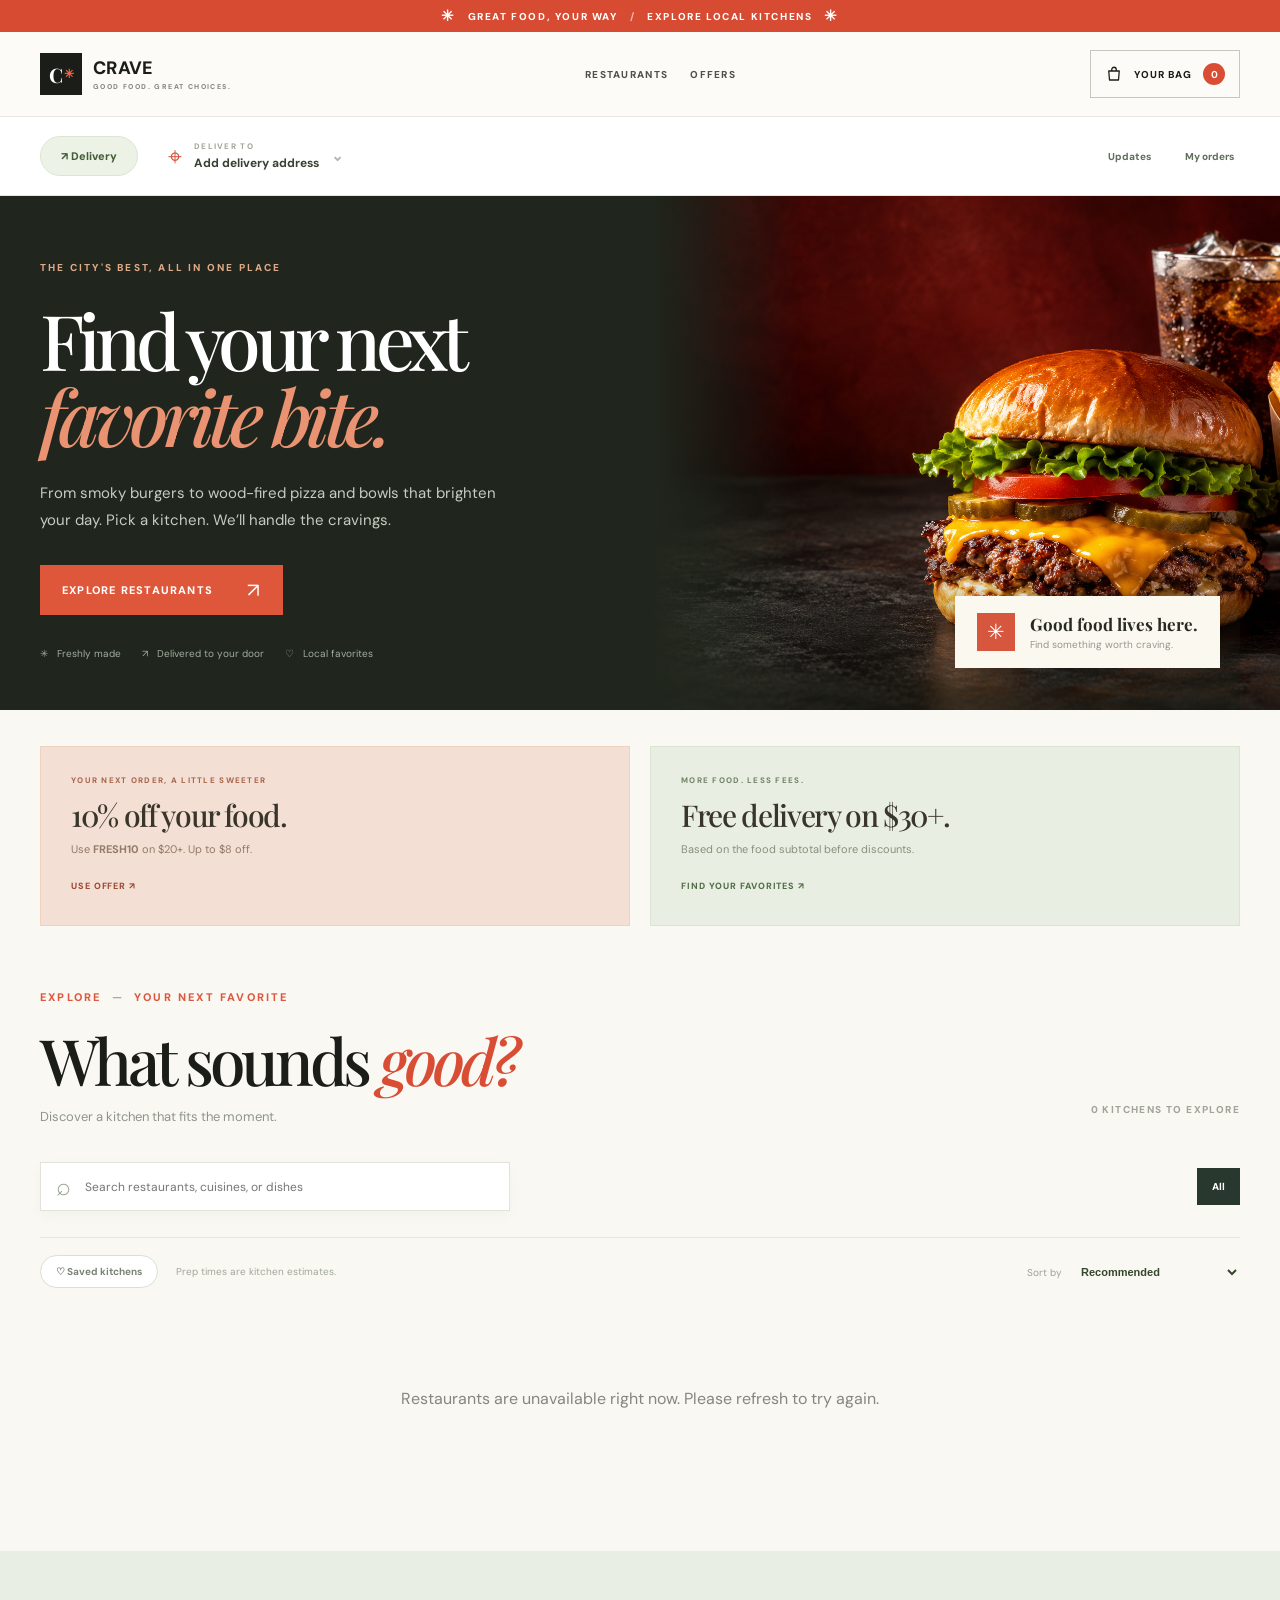
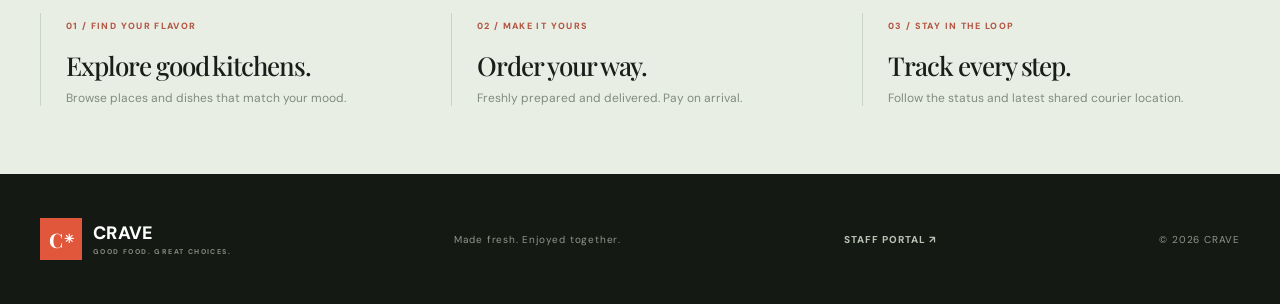
==== commit 163ff9c6: "Add customer reviews, visual tracking, order updates, dish pairings and analytics dashboard" ====
--- a/wwwroot/index.html
+++ b/wwwroot/index.html
@@ -14,6 +14,8 @@
   <link rel="stylesheet" href="restaurant.css">
   <script src="menu-data.js" defer></script>
   <script src="app.js" defer></script>
+  <script src="features.js" defer></script>
+  <link rel="stylesheet" href="features.css">
 </head>
 <body>
   <div class="topline"><span class="topline-star">✳</span> GREAT FOOD, YOUR WAY <span class="topline-divider">/</span> EXPLORE LOCAL KITCHENS <span class="topline-star">✳</span></div>
--- a/wwwroot/features.css
+++ b/wwwroot/features.css
@@ -0,0 +1,4 @@
+.rating-chip{display:inline-flex;gap:5px;align-items:center;background:#edf2e7;color:#405036;font-size:15px;font-weight:800;padding:7px 11px;border-radius:8px;margin:8px 0}.rating-chip small{font-size:12px;font-weight:500}.restaurant-reviews{padding-top:70px;padding-bottom:90px;border-top:1px solid #dddcd3}.reviews-heading{display:flex;justify-content:space-between;align-items:center;gap:24px;margin:18px 0 30px}.reviews-heading h2{font-size:42px;line-height:1.1}.reviews-heading p{font-size:13px;color:#707365}.review-list{display:grid;grid-template-columns:repeat(2,minmax(0,1fr));gap:18px}.review-card,.review-empty{border:1px solid #e1e0d7;background:#fffdf7;padding:25px;border-radius:15px}.review-card header{display:flex;align-items:center;gap:12px}.review-card header small{display:block;color:#787b70;font-size:11px;margin-top:4px}.review-avatar{display:grid;place-items:center;width:38px;height:38px;background:#f3e4d1;border-radius:50%;font-weight:700}.review-stars{color:#64774a;font-size:18px;letter-spacing:1px}.review-card .review-stars{margin-left:auto;white-space:nowrap}.review-card p{font-size:14px;line-height:1.7;white-space:pre-wrap;overflow-wrap:anywhere}.review-empty{grid-column:1/-1;color:#536247}.review-empty p{font-size:14px;color:#73776d}.progress-steps{list-style:none;padding:0;margin:25px 0;display:flex;gap:0}.progress-steps li{position:relative;flex:1;min-width:0;font-size:11px;text-align:center}.progress-steps li:not(:last-child):after{content:'';position:absolute;top:15px;left:calc(50% + 17px);width:calc(100% - 34px);height:2px;background:#e0e2d8}.progress-steps li.finished:after{background:#617346}.progress-dot{display:grid;place-items:center;margin:0 auto 10px;width:32px;height:32px;border-radius:50%;border:1px solid #d5d9cb;background:#f7f8f2;color:#8a8f80;font-weight:800}.finished .progress-dot{background:#617346;color:white;border-color:#617346}.current .progress-dot{background:#e8ecd9;color:#43552f;border:2px solid #617346;box-shadow:0 0 0 5px #eff2e7}.progress-steps strong,.progress-steps small,.progress-steps time{display:block}.progress-steps strong{font-size:11px;margin:4px 0}.progress-steps small{font-size:10px;color:#898d80;padding:0 3px;line-height:1.5}.progress-steps time{color:#617346;font-size:10px;margin-top:6px}.upcoming{color:#a0a394}.prep-estimate{background:#eef1e5;padding:18px;border-radius:12px;display:flex;align-items:center;gap:13px;margin:15px 0 24px}.prep-estimate>span{font-size:26px;color:#617346}.prep-estimate strong,.prep-estimate small{display:block}.prep-estimate strong{font-size:14px}.prep-estimate small{font-size:11px;color:#727c65;line-height:1.6;margin-top:5px}.progress-cancelled{background:#faeee7;border-radius:12px;padding:18px;margin:20px 0;color:#963f2b}.progress-cancelled p{font-size:13px}.order-review{border-top:1px solid #ddd;padding-top:24px;margin-top:24px}.order-review h3{margin:10px 0}.order-review p{font-size:12px;line-height:1.7;color:#777c6c}.order-review label{display:block;font-size:13px}.order-review textarea{display:block;width:100%;margin-top:9px;padding:12px;border:1px solid #d7d9ce;border-radius:8px;font:inherit;resize:vertical}.star-picker{border:0;padding:0;margin:20px 0;display:flex;gap:8px}.star-picker legend{font-size:12px;margin-bottom:10px}.star-picker label{position:relative}.star-picker input{position:absolute;opacity:0}.star-picker span{display:block;background:#f2f3eb;border:1px solid #dfe2d5;padding:10px;border-radius:8px;cursor:pointer;color:#586a3c}.star-picker input:checked+span{background:#617346;color:white;border-color:#617346}.star-picker input:focus-visible+span{outline:3px solid #e77750;outline-offset:3px}.review-thanks{color:#536b39!important;font-weight:700}#bag-recommendations{padding:25px 28px;background:#f6f5ed}#bag-recommendations:empty{display:none}#bag-recommendations h3{margin:8px 0;font-size:20px}#bag-recommendations>p{font-size:12px;color:#7e8275;margin:0 0 18px}.pairing{display:flex;align-items:center;gap:10px;margin-top:12px}.pairing-icon{font-size:25px;background:#eeeadc;border-radius:10px;padding:9px}.pairing>div{flex:1}.pairing strong{font-size:13px;display:block}.pairing small{font-size:10px;color:#73796b;display:block;margin-top:5px}.pairing button{background:white;border:1px solid #cdd4bf;color:#526539;width:33px;height:33px;border-radius:50%;font-size:20px;cursor:pointer}.notification-panel{position:fixed;z-index:90;top:145px;right:25px;width:min(380px,calc(100vw - 30px));max-height:70vh;overflow:auto;background:#fffdf6;border:1px solid #d9ddce;border-radius:18px;box-shadow:0 20px 70px #1d251d33;padding:22px}.notification-panel[hidden]{display:none}.notification-panel header{display:flex;justify-content:space-between;align-items:center}.notification-panel h3{font-size:24px;margin:0}.notification-panel header button{border:0;background:none;font-size:28px;cursor:pointer}.notification-panel>p,.notice-empty{font-size:12px;color:#7c8370;line-height:1.7}.notice{padding:16px 0;display:flex;gap:10px;border-top:1px solid #e9eadf}.notice strong{font-size:13px}.notice p{font-size:12px;margin:5px 0}.notice small{font-size:10px;color:#8c9280}.notice button{display:block;border:0;background:none;padding:10px 0 0;font-size:10px;letter-spacing:1px;color:#617346;cursor:pointer}.notice-dot{height:7px;width:7px;margin-top:5px;border-radius:50%;background:#b4c299;flex-shrink:0}.notice.unread .notice-dot{background:#dd714d}
+@media(max-width:650px){.reviews-heading{display:block}.reviews-heading h2{font-size:32px}.review-list{grid-template-columns:1fr}.review-card{padding:18px}.review-card header{flex-wrap:wrap}.review-card .review-stars{font-size:15px}.progress-steps{display:block}.progress-steps li{text-align:left;display:flex;gap:15px;padding-bottom:18px}.progress-dot{margin:0;width:30px;height:30px;flex-shrink:0}.progress-steps li:not(:last-child):after{left:14px;top:33px;width:2px;height:calc(100% - 36px)}.progress-steps small{padding:0}.progress-steps time{display:inline;margin-left:8px}.progress-steps strong{display:inline}.notification-panel{right:15px;top:100px}}
+
+.bag-scroll{flex:1;min-height:0;overflow:auto}.bag-scroll .drawer-content{overflow:visible;flex:none}.drawer-head,.drawer-bottom{flex-shrink:0}.drawer-bottom{padding-top:16px;padding-bottom:16px}.drawer-bottom .button{padding-top:14px;padding-bottom:14px}.admin-sidebar .sidebar-top{flex-wrap:wrap}
